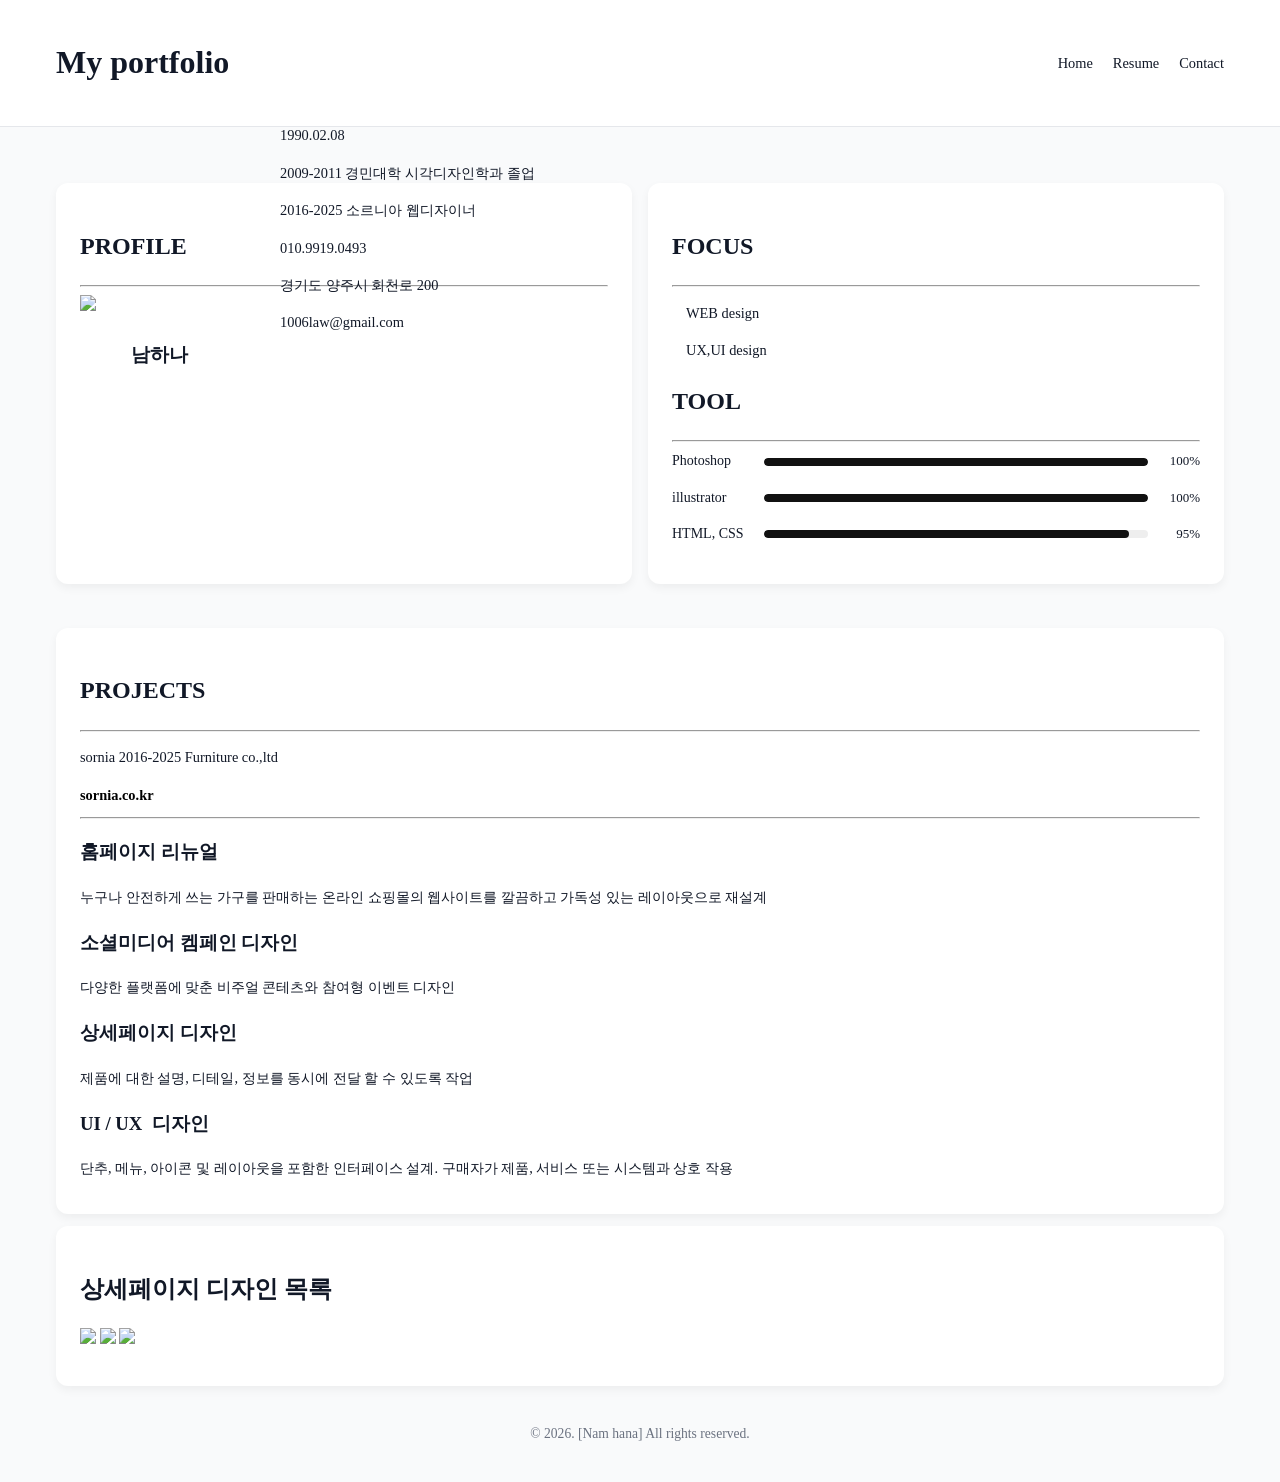
==== detail00.html @ 04115758 "Add files via upload" ====
<!DOCTYPE html>
<html lang="ko">
<head>

  <meta charset="UTF-8" />
  <meta name="viewport" content="width=device-width, initial-scale=1.0" />
  <title>Responsive Portfolio</title>
  <link rel="stylesheet" href="style.css" />
  <link rel="stylesheet" as="style" crossorigin href="https://cdn.jsdelivr.net/gh/orioncactus/pretendard@v1.3.9/dist/web/static/pretendard.min.css" />
  <script src="https://unpkg.com/feather-icons"></script> <!-- https://feathericons.com/ -->



</head>
<body>

  <!-- Header -->
  <header class="site-header">
    <div class="header-inner">
      <h1 class="logo">My portfolio</h1>
      <nav class="gnb">
        <a href="portfolio01.html">Home</a>
        <a href="detail00.html">Resume</a>
        <a href="contact.html">Contact</a>
      </nav>
    </div>
  </header>

  <!-- Main -->
  <main>
    
    <!-- Features -->
    <section class="features">
	
    
      <div class="card-list">

        <article class="card2">
			
			<h2>PROFILE</h2>
			<hr>
			<img src="https://imgur.com/c0cnmcw.jpg">
			<div class="PROFILE_box01">
			<h3>남하나</h3>
			</div>
			<div class="PROFILE_box02">
			
			<p>1990.02.08</p>
			<p>2009-2011 경민대학 시각디자인학과 졸업</p>
			<p>2016-2025 소르니아 웹디자이너</p>
			<p>010.9919.0493</p>
			<p>경기도 양주시 회천로 200</p>
			<p>1006law@gmail.com</p>
			</div>

		</article>

		<article class="card2">

			<h2>​FOCUS</h2>
			<hr>
			<p><i data-feather="monitor"></i>　WEB design</p>
			<p><i data-feather="smartphone"></i>　UX,UI design</p>

			<h2>​TOOL</h2>
			<hr>

			<section class="skill">

				<div class="skill-item">
				 <span class="label">Photoshop</span>
				 <div class="bar">
					<div class="fill aa"></div>
				 </div>
				 <span class="value">100%</span>
				</div>

				<div class="skill-item">
					<span class="label">illustrator</span>
				<div class="bar">
					<div class="fill bb"></div>
				</div>
				<span class="value">100%</span>
				</div>

				<div class="skill-item">
				<span class="label">​HTML, CSS</span>
				<div class="bar">
					<div class="fill cc"></div>
				</div>
				<span class="value">95%</span>
				</div>

			</section>
			
			


		</article>


      </div> 
    </section>


    <section class="features02">
	<div class="card-list02">
	<article class="card2">
			
	  <h2>PROJECTS</h2>
	  <hr>
      <p>sornia 2016-2025 Furniture co.,ltd </p>
	  <p><a href="https://sornia.co.kr" target="_blank"><b>sornia.co.kr</b></a></p>
	  <hr>
      <h3>홈페이지 리뉴얼</h3>
      <p>누구나 안전하게 쓰는 가구를 판매하는 온라인 쇼핑몰의 웹사이트를 깔끔하고 가독성 있는 레이아웃으로 재설계</p>
      <h3>소셜미디어 켐페인 디자인</h3>
      <p>​다양한 플랫폼에 맞춘 비주얼 콘테츠와 참여형 이벤트 디자인</p>
	  <h3>상세페이지 디자인</h3>
      <p>​제품에 대한 설명, 디테일, 정보를 동시에 전달 할 수 있도록 작업</p>
      <h3>UI / UX  디자인</h3>
      <p>​단추, 메뉴, 아이콘 및 레이아웃을 포함한 인터페이스 설계. 구매자가 제품, 서비스 또는 시스템과 상호 작용</p>

  </article>


      </div> 
    </section>


    <section class="features02">
	<div class="card-list02">
	<article class="card2">
 <h2>상세페이지 디자인 목록</h2>
    <p>
	  <a href="detail01.html"><img src="https://imgur.com/6dDlvRn.jpg"></a>
      <a href="detail02.html"><img src="https://imgur.com/sc9fX6b.jpg"></a>
	  <a href="detail03.html"><img src="https://imgur.com/gGdybLp.jpg"></a>

    </p>

	  </article>


      </div> 
    </section>





  <!-- Footer -->
  <footer class="site-footer">
  <div class="container">
    <p>© 2026. [Nam hana] All rights reserved.</p>
	</div>
  </footer>
  <!-- Footer 끝 -->

   <script>
      feather.replace()
    </script>

</body>
</html>
---- style.css ----
/* =====================
   �⺻ ���� (Mobile First)
===================== */
:root {
  --color-primary: #4f46e5;
  --color-bg: #f9fafb;
  --color-text: #111827;
}

* {
  box-sizing: border-box;
}

body {
  margin: 0;
  /*font-family: system-ui, sans-serif;*/
  color: var(--color-text);
  background-color: var(--color-bg);
  line-height: 1.6;
}

img { vertical-align: top; }

br { display: none; }

a { 
	text-decoration: none; 
	color: #000; 
}


@import url("https://cdn.jsdelivr.net/gh/orioncactus/pretendard@v1.3.9/dist/web/static/pretendard.min.css");


/* =====================
   Header
===================== */
.site-header {
  background: #fff;
  border-bottom: 1px solid #e5e7eb;
}

.header-inner {
  display: flex;
  justify-content: space-between;
  align-items: center;
  padding: 16px;
}

.gnb a {
  margin-left: 16px;
  text-decoration: none;
  color: var(--color-text);
  font-size: 0.9rem;
}

/* =====================
   Hero
===================== */
.hero {
  padding: 48px 16px;
  text-align: center;
}


.hero h2 {
  font-size: 1.8rem;
}

.primary-btn {
  margin-top: 16px;
  padding: 12px 24px;
  border: none;
  background: var(--color-primary);
  color: #fff;
  border-radius: 8px;
  cursor: pointer;
}

/* =====================
   parallax
===================== */
.parallax {
  position: relative;
  height: 50vh;
  overflow: hidden;
}

.parallax-bg {
  position: absolute;
  top: 0;
  left: 0;
  width: 120%;
  height: 120%; /* ���Ʒ� ���� */
  background-image: url("https://imgur.com/NXFGbvi.jpg");
  background-repeat: no-repeat;
  background-position: center;
  background-size: cover;
  will-change: transform;
}

/* ���� �ؽ�Ʈ */
.parallax-content {
  position: relative; /* �ٽ� */
  z-index: 2;
  height: 100%;
  width:30%;
  min-width:200px;
  padding:20px;

  display: block;
  align-items: center;
  justify-content: center;

  color: #2732b1;
  text-align: left;
}




/* =====================
   Features
===================== */
.features {
  padding: 32px 16px;
}

.features02 {
  padding: 0 16px 0 16px ;
}


.card-list {
  display: grid;
  grid-template-columns: repeat(auto-fit, minmax(220px, 1fr));
  gap: 16px;
  margin-top: 24px;
}

.card-list02 {
  display: grid;
  grid-template-columns: repeat(auto-fit, minmax(220px, 1fr));
  gap: 16px;
  margin-top: 12px;
}


/*
.card01 {
  background: #ddd;
  padding: 24px;
  border-radius: 12px;
  box-shadow: 0 4px 10px rgba(0,0,0,0.05);
}

.card02 {
  background: #fff;
  padding: 24px;
  border-radius: 12px;
  box-shadow: 0 4px 10px rgba(0,0,0,0.05);
}

.card03 {
  background: #ddd;
  padding: 24px;
  border-radius: 12px;
  box-shadow: 0 4px 10px rgba(0,0,0,0.05);
}
*/



/* =====================
   Tablet & Desktop
===================== */
@media (min-width: 768px) {
  .hero {
    padding: 60px 40px /*80px 40px*/;
  }

  .hero h2 {
    font-size: 2.4rem;
  }

  .header-inner {
    max-width: 1200px;
    margin: 0 auto;
  }

  main {
    max-width: 1200px;
    margin: 0 auto;
  }
}


/* =====================
   ��ư ���� ��Ÿ��
===================== */
.btn {
  display: inline-flex;
  align-items: center;
  justify-content: center;

  height: 44px; /* ��ġ ���� */
  padding: 0 20px;

  font-size: 0.95rem;
  font-weight: 500;

  border-radius: 12px;
  border: 1px solid transparent;

  cursor: pointer;
  transition: background 0.2s, border-color 0.2s, color 0.2s;
}

.btn01 {
  display: inline-flex;
  align-items: center;
  justify-content: center;

  height: 44px; /* ��ġ ���� */
  margin : 20px;
  padding: 0 20px;

  font-size: 0.95rem;
  font-weight: 500;

  border-radius: 12px;
  border: 1px solid transparent;

  cursor: pointer;
  transition: background 0.2s, border-color 0.2s, color 0.2s;
}

/*Primary ��ư*/
.btn--primary {
  background: #ddd;
  color: #000;
}

.btn--primary:hover {
  background: var(--color-primary-hover);
}

/*secondary ��ư*/
.btn--secondary {
  background: var(--color-surface);
  color: var(--color-text-primary);
  border-color: var(--color-border);
}

.btn--secondary:hover {
  background: var(--color-bg);
}

/*ghost ��ư*/
.btn--ghost {
  background: transparent;
  color: var(--color-text-secondary);
}

.btn--ghost:hover {
  color: var(--color-text-primary);
}


/* =====================
   ī�� ���� ��Ÿ��
===================== */
.card {
  background:#fff; /*var(--color-surface);*/
  border: 1px solid var(--color-border);
  border-radius: 12px;
  padding: 24px;
  transition: transform 0.2s, box-shadow 0.2s;
  box-shadow: 0 4px 10px rgba(0,0,0,0.05);
}

.card h4 {
  margin: 0 0 8px;
  font-size: 1.1rem;
}

.card p {
  margin-bottom: 10px;
  font-size: 0.9rem;
  color: var(--color-text-secondary);
}


.card2 {
  background:#fff; /*var(--color-surface);*/
  border: 1px solid var(--color-border);
  border-radius: 12px;
  padding: 24px;
  transition: transform 0.2s, box-shadow 0.2s;
  box-shadow: 0 4px 10px rgba(0,0,0,0.05);
}

.card2 h4 {
  margin: 0 0 8px;
  font-size: 1.1rem;
}

.card2 p {
  margin-bottom: 10px;
  font-size: 0.9rem;
  color: var(--color-text-secondary);
}

.card2 img{
	 max-width: 30%; /* �θ� �ʺ񺸴� Ŀ���� ���� */
	 height: auto;    /* ���� ���� �ڵ� ���� */
 
}

.card2 .PROFILE_box01{
width:30%;
text-align:center;

}

.card2 .PROFILE_box02{
margin-left:200px;
margin-top:-50%;
}

/*Hover ���ͷ���*/
.card:hover {
  transform: translateY(-4px);
  box-shadow: 0 12px 30px rgba(0,0,0,0.08);
}

.card--link:hover {
  border-color: var(--color-primary);
}

/*Ŭ�� ���� ī�� ��Ÿ��*/
.card--link {
  display: block;
  text-decoration: none;
  color: inherit;
}

/*ī�� �ȿ� ��� ���� ����*/
.card-cta {
  margin-top: 12px;
  display: inline-block;
  font-size: 0.85rem;
  color: var(--color-primary);
}

.card--link {
  transition: transform 0.2s, box-shadow 0.2s, border-color 0.2s;
}

/*ȭ��ǥ, ������ ��Ʈ*/
.card--link::after {
  content: ">";
  display: inline-block;
  margin: 8px;
  color: var(--color-text-secondary);
  transition: transform 0.2s;
}

.card--link:hover::after {
  transform: translateX(4px);
}



/* =====================
   �˾�â
===================== */
/* Modal base */
.modal {
  position: fixed;
  inset: 0;
  z-index: 1000;

  opacity: 0;
  visibility: hidden;
  pointer-events: none;

  transition: opacity 0.3s ease, visibility 0.3s ease;

}

.modal p {text-align: center;}

.modal .contentP {text-align: left;}

.modal img {
  max-width: 30%; /* �θ� �ʺ񺸴� Ŀ���� ���� */
  height: auto;    /* ���� ���� �ڵ� ���� */
 
}


.modal.active {
   opacity: 1;
  visibility: visible;
  pointer-events: auto;

}

/* Dim */
.modal-overlay {
  position: absolute;
  inset: 0;
  background: rgba(0,0,0,0.4);
}


/* Content */
.modal-content {
  position: absolute;
  top: 50%;
  left: 50%;
  transform: translate(-50%, -48%) scale(0.98);
  opacity: 0;


  width: 90%;
  max-width: 640px;

  background:#fff; /*var(--color-surface);*/
  padding: 32px;
  border-radius: 16px;

  transition: transform 0.3s ease, opacity 0.3s ease;
}

/* Ȱ��ȭ �� ������ �ִϸ��̼� */
.modal.active .modal-content {
  transform: translate(-50%, -50%) scale(1);
  opacity: 1;
}


/* Close button */
.modal-close {
  position: absolute;
  top: 16px;
  right: 16px;

  background: none;
  border: none;
  font-size: 1.5rem;
  cursor: pointer;
}


/* =====================
   Footer
===================== */
.site-footer {
  text-align: center;
  padding: 24px;
  font-size: 0.85rem;
  color: #6b7280;
}



/* =====================
   detail00.html
===================== */
.desc {
  opacity: 0;
  transform: translateY(10px);
  animation: fadeUp 0.6s ease forwards;
}

@keyframes fadeUp {
  to {
    opacity: 1;
    transform: translateY(0);
  }
}

/*-------------------------------------------------------------------------*/
/*  Skill bar style
/*-------------------------------------------------------------------------*/
.skill {
  max-width: 600px;
  margin: 0 auto;
}

.skill-item {
  display: flex;
  align-items: center;
  gap: 12px;
  margin-bottom: 14px;
}

.label {
  width: 80px;
  font-size: 14px;
}

.bar {
  flex: 1;
  height: 8px;
  background: #eee;
  border-radius: 4px;
  overflow: hidden;
}

.fill {
  height: 100%;
  width: 0;
  background: #111;
  border-radius: 4px;
  animation: grow 1s ease forwards;
}

.value {
  width: 40px;
  font-size: 13px;
  text-align: right;
}

/* �ۼ�Ʈ�� �ʺ� */
.fill.aa { width: 100%; }
.fill.bb  { width: 100%; }
.fill.cc   { width: 95%; }

@keyframes grow {
  from { width: 0; }
}

@media (max-width: 480px) {
  .label {
    width: 60px;
    font-size: 13px;
  }

  .value {
    width: 32px;
    font-size: 12px;
  }
}
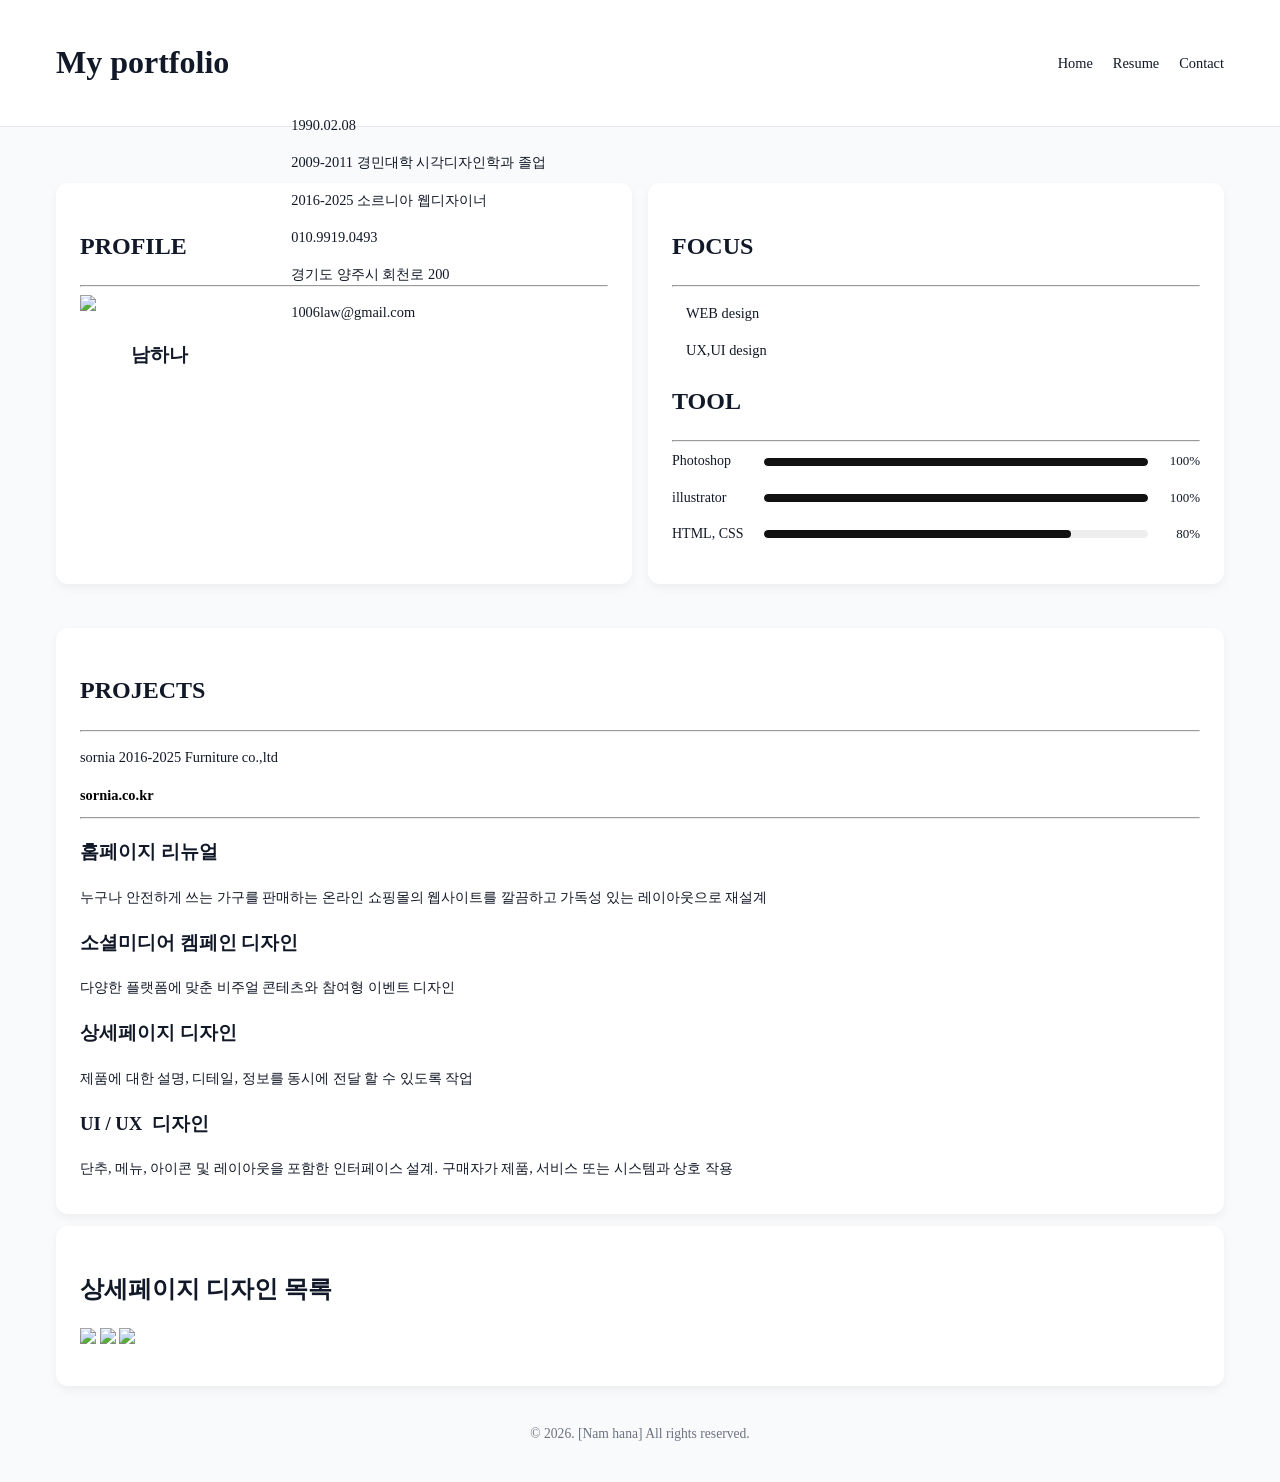
==== commit 16640d93: "Add files via upload" ====
--- a/detail00.html
+++ b/detail00.html
@@ -88,7 +88,7 @@
 				<div class="bar">
 					<div class="fill cc"></div>
 				</div>
-				<span class="value">95%</span>
+				<span class="value">80%</span>
 				</div>
 
 			</section>
--- a/style.css
+++ b/style.css
@@ -66,6 +66,19 @@
 .hero h2 {
   font-size: 1.8rem;
 }
+
+
+.hero2 {
+  padding: 48px 16px;
+  text-align: center;
+}
+
+
+.hero2 img {
+  width:100%;
+  height:auto;
+}
+
 
 .primary-btn {
   margin-top: 16px;
@@ -105,7 +118,7 @@
   z-index: 2;
   height: 100%;
   width:30%;
-  min-width:200px;
+  min-width:300px;
   padding:20px;
 
   display: block;
@@ -324,8 +337,8 @@
 }
 
 .card2 .PROFILE_box02{
-margin-left:200px;
-margin-top:-50%;
+margin-left:40%;
+margin-top:-52%;
 }
 
 /*Hover ���ͷ���*/
@@ -428,7 +441,7 @@
   max-width: 640px;
 
   background:#fff; /*var(--color-surface);*/
-  padding: 32px;
+  padding: 20px; /*32px;*/
   border-radius: 16px;
 
   transition: transform 0.3s ease, opacity 0.3s ease;
@@ -527,7 +540,7 @@
 /* �ۼ�Ʈ�� �ʺ� */
 .fill.aa { width: 100%; }
 .fill.bb  { width: 100%; }
-.fill.cc   { width: 95%; }
+.fill.cc   { width: 80%; }
 
 @keyframes grow {
   from { width: 0; }
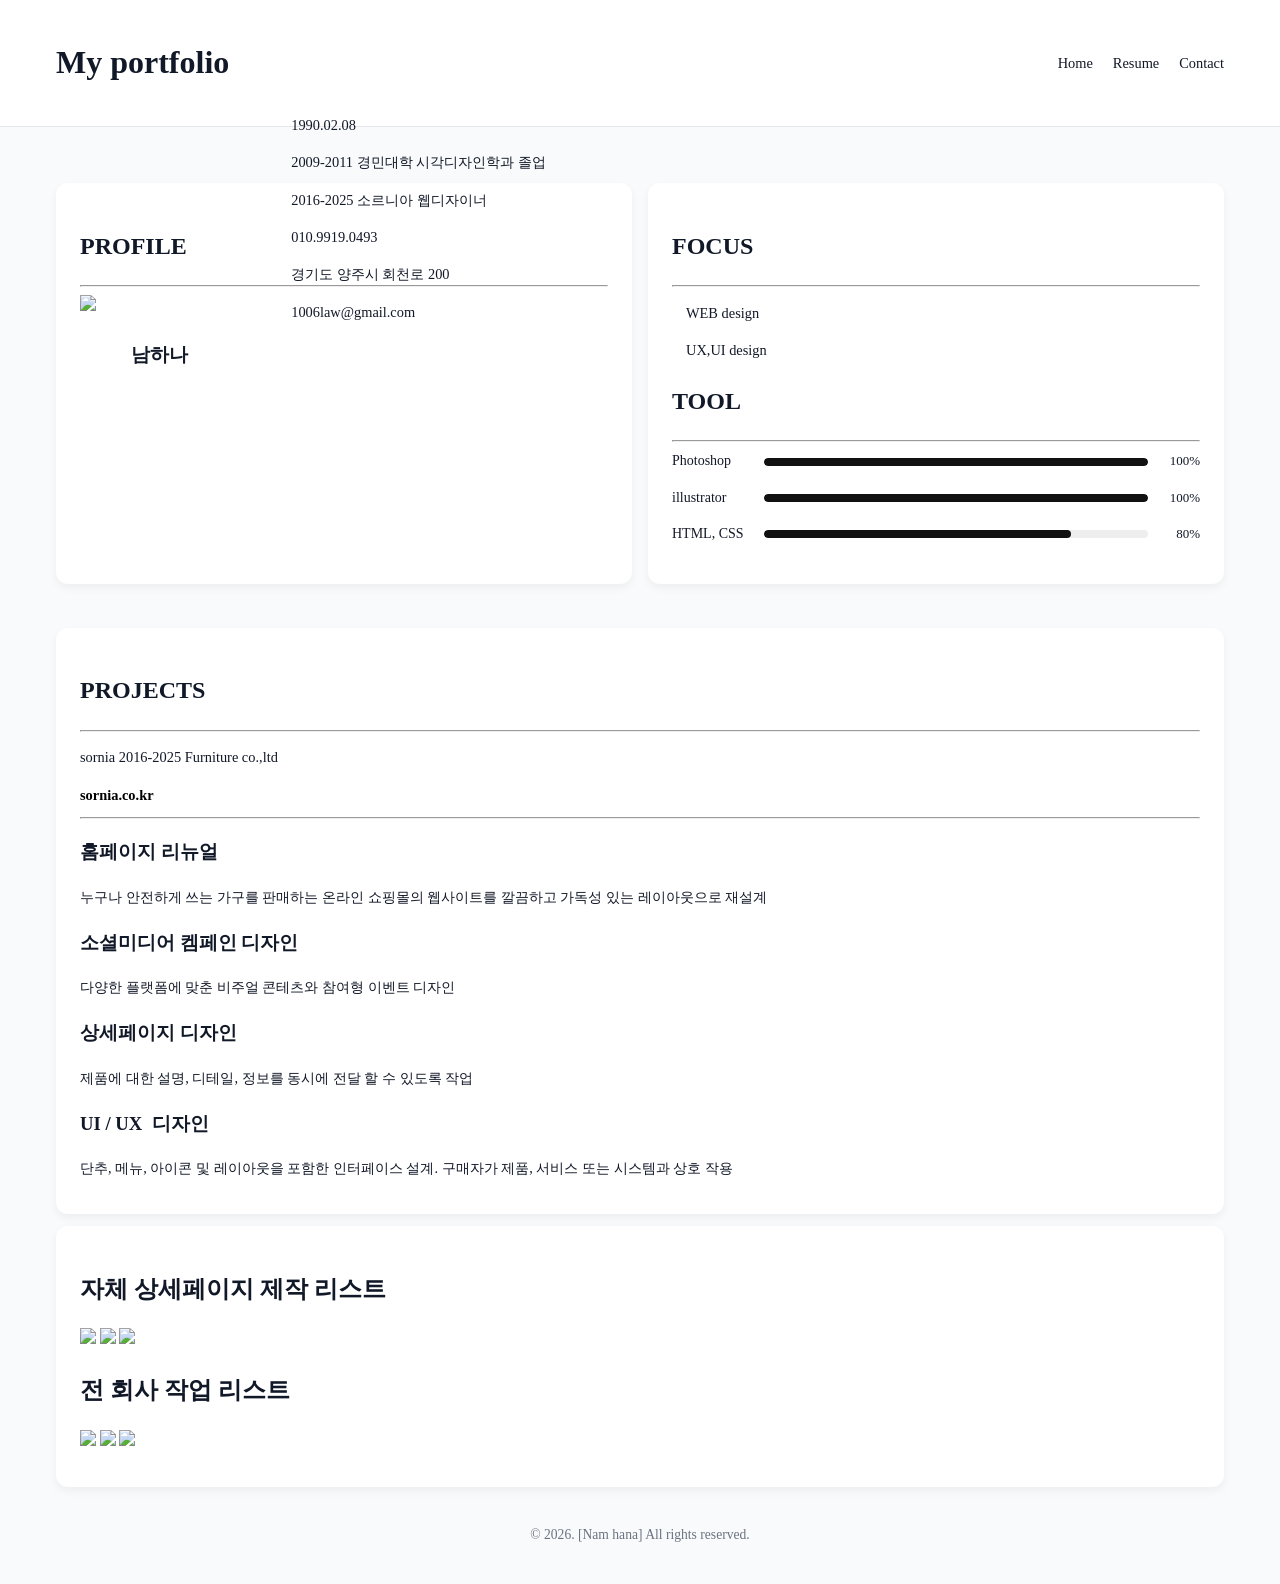
==== commit d4659cd7: "Add files via upload" ====
--- a/detail00.html
+++ b/detail00.html
@@ -19,7 +19,7 @@
     <div class="header-inner">
       <h1 class="logo">My portfolio</h1>
       <nav class="gnb">
-        <a href="portfolio01.html">Home</a>
+        <a href="index.html">Home</a>
         <a href="detail00.html">Resume</a>
         <a href="contact.html">Contact</a>
       </nav>
@@ -131,11 +131,18 @@
     <section class="features02">
 	<div class="card-list02">
 	<article class="card2">
- <h2>상세페이지 디자인 목록</h2>
+ <h2>자체 상세페이지 제작 리스트</h2>
     <p>
 	  <a href="detail01.html"><img src="https://imgur.com/6dDlvRn.jpg"></a>
       <a href="detail02.html"><img src="https://imgur.com/sc9fX6b.jpg"></a>
 	  <a href="detail03.html"><img src="https://imgur.com/gGdybLp.jpg"></a>
+
+    </p>
+ <h2>전 회사 작업 리스트</h2>
+    <p>
+	  <a href="detail04.html"><img src="https://sornia.co.kr/web/product/medium/202302/ba9dd2d23a20b4239516b9d821d4baf3.jpg"></a>
+      <a href="detail05.html"><img src="https://imgur.com/yfuy95C.jpg"></a>
+	  <a href="detail06.html"><img src="https://imgur.com/yDLBH9p.jpg"></a>
 
     </p>
 
--- a/style.css
+++ b/style.css
@@ -445,6 +445,8 @@
   border-radius: 16px;
 
   transition: transform 0.3s ease, opacity 0.3s ease;
+
+  text-align:center;
 }
 
 /* Ȱ��ȭ �� ������ �ִϸ��̼� */
@@ -556,4 +558,35 @@
     width: 32px;
     font-size: 12px;
   }
+}
+
+/*�̹��� �����̵�*/
+
+
+.slides {
+  display: flex;
+  transition: transform 0.5s ease;
+}
+
+
+
+.slider {
+  width: 860px;
+  height: 1000px;   /* ���� */
+  overflow: hidden;
+  margin : 0 auto;
+  margin-bottom: 50px;
+}
+
+.slides img {
+  width: 100%;
+  height: 100%;
+  object-fit: cover;
+}
+
+
+
+.silder_B button:hover {
+  background: black;
+  color: white;
 }
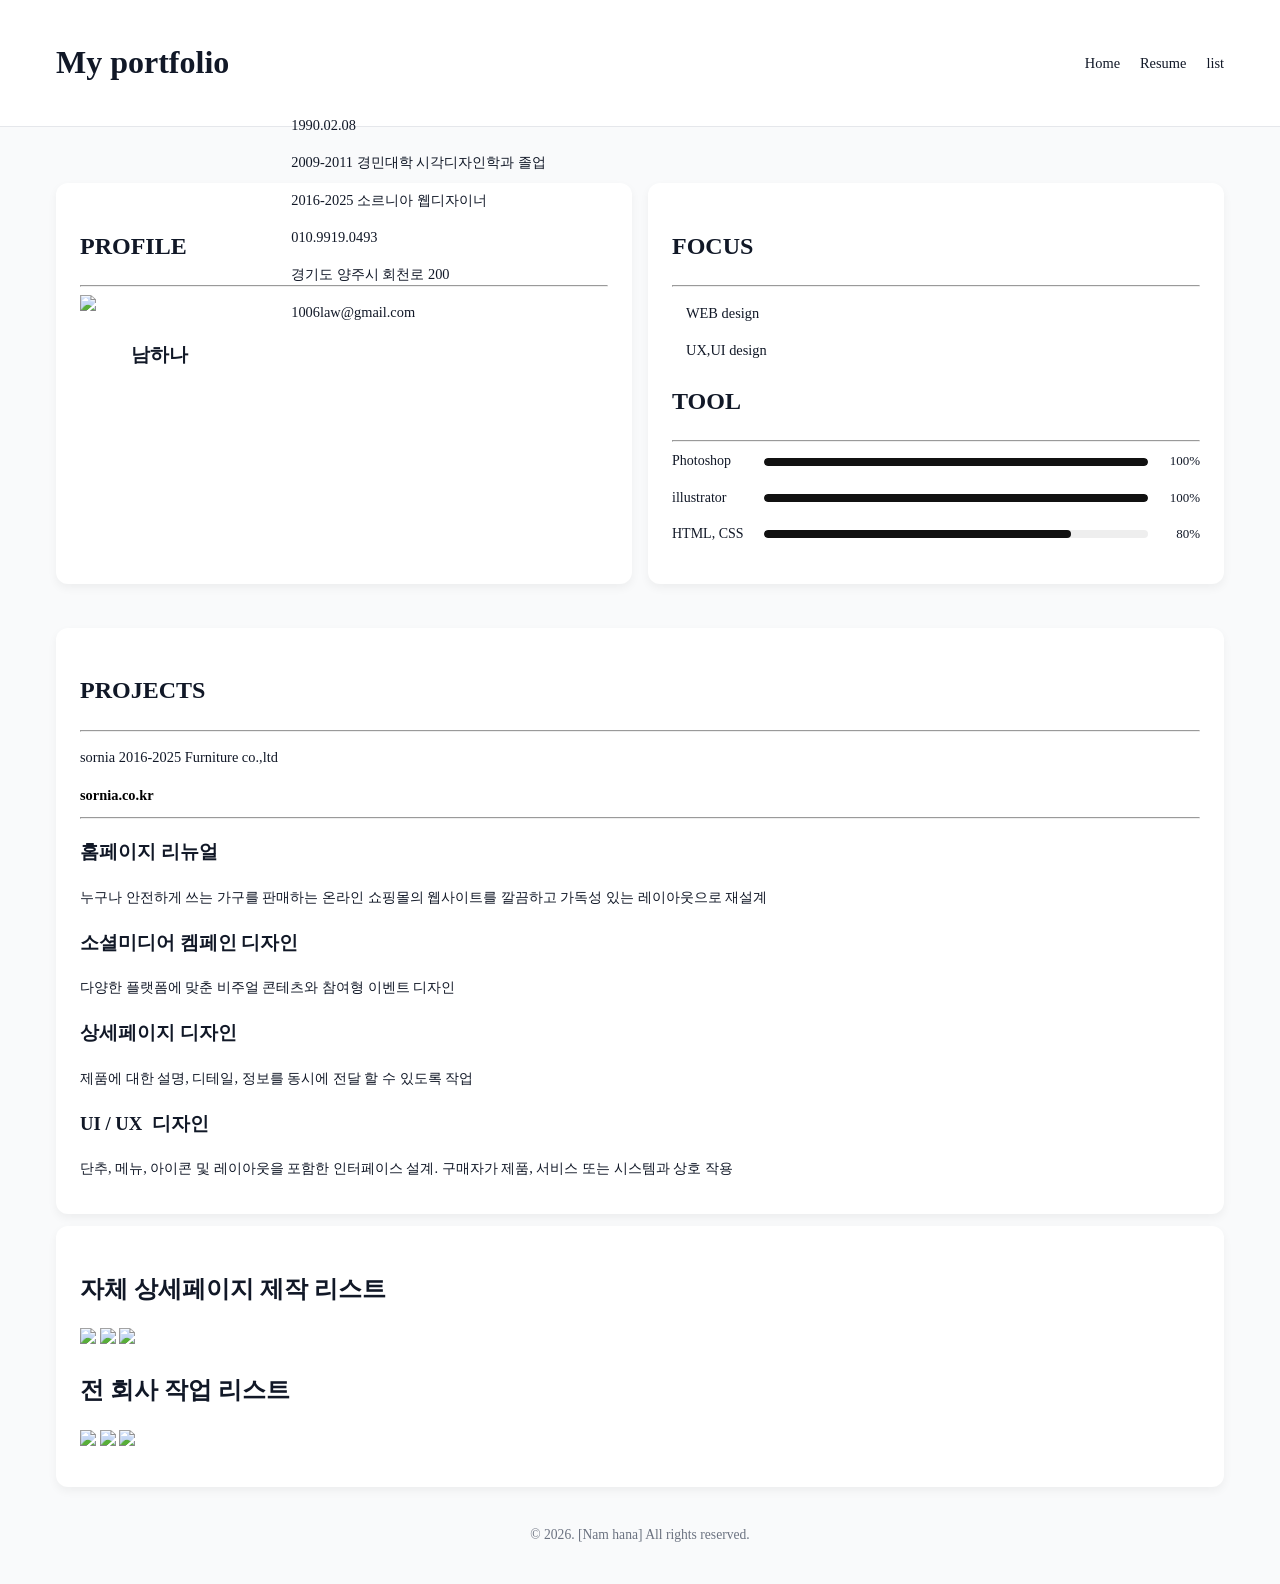
==== commit 456b7296: "Add files via upload" ====
--- a/detail00.html
+++ b/detail00.html
@@ -21,7 +21,7 @@
       <nav class="gnb">
         <a href="index.html">Home</a>
         <a href="detail00.html">Resume</a>
-        <a href="contact.html">Contact</a>
+        <a href="list.html">list</a>
       </nav>
     </div>
   </header>
